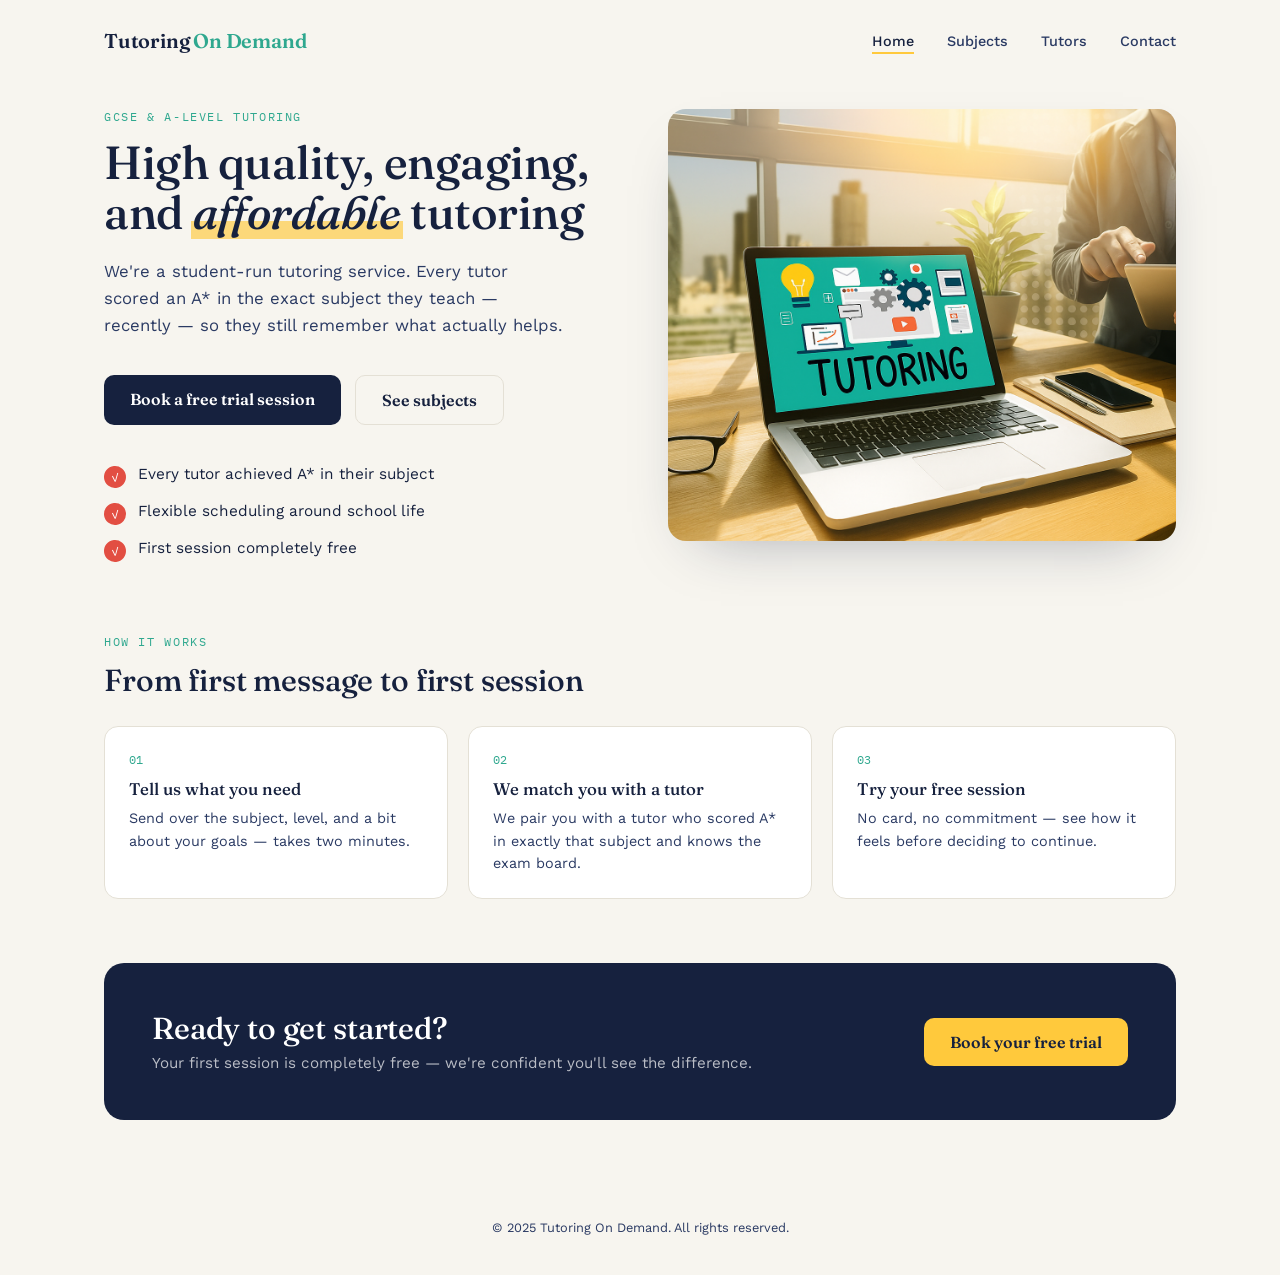
==== index.html @ 1c62593f "initial site upload" ====
<!DOCTYPE html>
<html lang="en">
<head>
<meta charset="UTF-8">
<meta name="viewport" content="width=device-width, initial-scale=1.0">
<title>Tutoring On Demand — GCSE & A-Level Tutoring</title>
<link rel="preconnect" href="https://fonts.googleapis.com">
<link rel="preconnect" href="https://fonts.gstatic.com" crossorigin>
<link href="https://fonts.googleapis.com/css2?family=Fraunces:ital,opsz,wght@0,9..144,500;0,9..144,600;1,9..144,500&family=Work+Sans:wght@400;500;600&family=IBM+Plex+Mono:wght@500&display=swap" rel="stylesheet">
<link rel="stylesheet" href="styles.css">
<style>
  .hero-photo{
    aspect-ratio: 4/3.4;
    width: 100%;
    border-radius: 18px;
    background: var(--navy);
    object-fit: cover;
    box-shadow: 0 24px 60px -32px rgba(22,33,62,0.4);
  }

  .how-grid{
    display:grid;
    grid-template-columns: repeat(3, 1fr);
    gap: 20px;
    margin: 28px 0 0;
  }

  @media (max-width: 760px){
    .how-grid{ grid-template-columns: 1fr; }
  }

  .how-card{
    background: var(--white);
    border: 1px solid var(--paper-line);
    border-radius: 14px;
    padding: 24px;
  }

  .how-card .step-num{
    font-family:'IBM Plex Mono', monospace;
    font-size: 0.75rem;
    color: var(--teal);
    margin: 0 0 10px;
  }

  .how-card h3{
    font-family:'Fraunces', serif;
    font-weight: 500;
    font-size: 1.05rem;
    margin: 0 0 8px;
  }

  .how-card p{
    font-size: 0.9rem;
    color: var(--navy-soft);
    line-height: 1.55;
    margin: 0;
  }

  section.section{ margin-top: 72px; }
  section.section:first-of-type{ margin-top: 0; }
</style>
</head>
<body>

  <header class="site-header">
    <a href="index.html" class="brand">Tutoring <span>On Demand</span></a>
    <nav>
      <a href="index.html" class="current">Home</a>
      <a href="subjects.html">Subjects</a>
      <a href="tutors.html">Tutors</a>
      <a href="contact.html">Contact</a>
    </nav>
  </header>

  <main class="wrap">

    <section class="wrap split" style="padding:0; margin-bottom:0;">
      <div>
        <p class="eyebrow">GCSE & A-Level tutoring</p>
        <h1>High quality, engaging, and <em class="mark">affordable</em> tutoring</h1>
        <p class="lede">We're a student-run tutoring service. Every tutor scored an A* in the exact subject they teach — recently — so they still remember what actually helps.</p>
        <div style="display:flex; gap:14px; flex-wrap:wrap; margin-bottom: 40px;">
          <a href="contact.html" class="btn">Book a free trial session</a>
          <a href="subjects.html" class="btn secondary">See subjects</a>
        </div>
        <ul class="trust-list" style="margin-bottom:0;">
          <li><span class="tick">✓</span> Every tutor achieved A* in their subject</li>
          <li><span class="tick">✓</span> Flexible scheduling around school life</li>
          <li><span class="tick">✓</span> First session completely free</li>
        </ul>
      </div>
      <img class="hero-photo" src="tutoring_image.png" alt="A tutor working through a problem with a student">
    </section>

    <section class="section">
      <p class="eyebrow">How it works</p>
      <h2>From first message to first session</h2>
      <div class="how-grid">
        <div class="how-card">
          <p class="step-num">01</p>
          <h3>Tell us what you need</h3>
          <p>Send over the subject, level, and a bit about your goals — takes two minutes.</p>
        </div>
        <div class="how-card">
          <p class="step-num">02</p>
          <h3>We match you with a tutor</h3>
          <p>We pair you with a tutor who scored A* in exactly that subject and knows the exam board.</p>
        </div>
        <div class="how-card">
          <p class="step-num">03</p>
          <h3>Try your free session</h3>
          <p>No card, no commitment — see how it feels before deciding to continue.</p>
        </div>
      </div>
    </section>

    <div class="cta-band">
      <div>
        <h2>Ready to get started?</h2>
        <p>Your first session is completely free — we're confident you'll see the difference.</p>
      </div>
      <a href="contact.html" class="btn" style="background: var(--marker); color: var(--navy);">Book your free trial</a>
    </div>

  </main>

  <footer>&copy; 2025 Tutoring On Demand. All rights reserved.</footer>

</body>
</html>
---- styles.css ----
/* ========================================================
   Tutoring On Demand — shared site styles
   Used by: index.html, subjects.html, tutors.html, contact.html
   ======================================================== */

:root{
  --navy: #16213E;
  --navy-soft: #2A3A63;
  --paper: #F7F5EF;
  --paper-line: #E4E0D5;
  --teal: #2FA88F;
  --marker: #FFC93C;
  --ink-red: #E24E42;
  --white: #FFFFFF;
}

*{ box-sizing: border-box; }

body{
  margin:0;
  background: var(--paper);
  color: var(--navy);
  font-family: 'Work Sans', sans-serif;
  -webkit-font-smoothing: antialiased;
}

a{ color: inherit; }

img{ max-width: 100%; display:block; }

/* ---------- Header / nav ---------- */

.site-header{
  max-width: 1120px;
  margin: 0 auto;
  padding: 28px 24px 0;
  display:flex;
  align-items:center;
  justify-content: space-between;
}

.brand{
  font-family: 'Fraunces', serif;
  font-weight: 600;
  font-size: 1.25rem;
  letter-spacing: -0.01em;
  text-decoration: none;
}

.brand span{ color: var(--teal); }

nav a{
  text-decoration:none;
  font-size: 0.9rem;
  font-weight: 500;
  margin-left: 28px;
  color: var(--navy-soft);
}

nav a.current{ color: var(--navy); border-bottom: 2px solid var(--marker); padding-bottom: 3px; }

@media (max-width: 560px){
  .site-header{ flex-direction: column; align-items:flex-start; gap: 14px; }
  nav a{ margin-left: 0; margin-right: 20px; }
}

/* ---------- Shared layout ---------- */

.wrap{
  max-width: 1120px;
  margin: 0 auto;
  padding: 56px 24px 100px;
}

.wrap.split{
  display:grid;
  grid-template-columns: 1fr 1fr;
  gap: 56px;
  align-items: start;
}

@media (max-width: 860px){
  .wrap.split{ grid-template-columns: 1fr; }
  .wrap{ padding-top: 32px; }
}

.eyebrow{
  font-family:'IBM Plex Mono', monospace;
  font-size: 0.72rem;
  text-transform: uppercase;
  letter-spacing: 0.14em;
  color: var(--teal);
  margin: 0 0 14px;
}

h1{
  font-family:'Fraunces', serif;
  font-weight: 500;
  font-size: clamp(2.1rem, 4vw, 2.9rem);
  line-height: 1.08;
  margin: 0 0 20px;
  letter-spacing: -0.01em;
}

h2{
  font-family:'Fraunces', serif;
  font-weight: 500;
  font-size: clamp(1.5rem, 2.6vw, 1.9rem);
  line-height: 1.15;
  margin: 0 0 16px;
  letter-spacing: -0.005em;
}

em{
  font-style: italic;
  font-weight: 500;
  position: relative;
  white-space: nowrap;
}

em.mark::after{
  content:"";
  position: absolute;
  left: -2px; right: -2px; bottom: 2px;
  height: 0.4em;
  background: var(--marker);
  z-index: -1;
  opacity: 0.65;
}

.lede{
  font-size: 1.05rem;
  line-height: 1.6;
  color: var(--navy-soft);
  max-width: 46ch;
  margin: 0 0 36px;
}

/* ---------- Trust list (ticks) ---------- */

.trust-list{
  list-style:none;
  padding:0;
  margin: 0 0 40px;
  display:flex;
  flex-direction: column;
  gap: 14px;
}

.trust-list li{
  display:flex;
  align-items:flex-start;
  gap: 12px;
  font-size: 0.96rem;
  color: var(--navy);
}

.tick{
  flex: none;
  width: 22px; height: 22px;
  border-radius: 50%;
  background: var(--ink-red);
  color: var(--white);
  display:flex; align-items:center; justify-content:center;
  font-family:'IBM Plex Mono', monospace;
  font-size: 0.75rem;
  margin-top: 1px;
  transform: rotate(-6deg);
}

/* ---------- Tags ---------- */

.subject-block{
  border-top: 1px solid var(--paper-line);
  padding-top: 28px;
}

.subject-block p.label{
  font-family:'IBM Plex Mono', monospace;
  font-size: 0.72rem;
  text-transform: uppercase;
  letter-spacing: 0.12em;
  color: var(--navy-soft);
  margin: 0 0 14px;
}

.tags{
  display:flex;
  flex-wrap: wrap;
  gap: 8px;
}

.tag{
  font-size: 0.82rem;
  padding: 6px 12px;
  border-radius: 999px;
  background: var(--white);
  border: 1px solid var(--paper-line);
  color: var(--navy-soft);
}

.tag.accent{
  background: rgba(47,168,143,0.12);
  border-color: rgba(47,168,143,0.35);
  color: var(--teal);
  font-weight: 500;
}

/* ---------- Card ---------- */

.card{
  background: var(--white);
  border: 1px solid var(--paper-line);
  border-radius: 18px;
  padding: 40px;
  box-shadow: 0 24px 60px -32px rgba(22,33,62,0.35);
}

@media (max-width: 480px){
  .card{ padding: 28px 22px; }
}

.card h2{ font-size: 1.4rem; margin: 0 0 6px; }

.card .sub{
  font-size: 0.9rem;
  color: var(--navy-soft);
  margin: 0 0 28px;
}

/* ---------- Buttons ---------- */

.btn{
  display:inline-block;
  font-family:'Fraunces', serif;
  font-weight: 600;
  font-size: 1rem;
  padding: 14px 26px;
  border-radius: 10px;
  border: none;
  background: var(--navy);
  color: var(--white);
  text-decoration: none;
  cursor: pointer;
  transition: background 0.15s ease, transform 0.1s ease;
}

.btn:hover{ background: var(--navy-soft); }
.btn:active{ transform: translateY(1px); }

.btn.secondary{
  background: transparent;
  color: var(--navy);
  border: 1.5px solid var(--paper-line);
}

.btn.secondary:hover{ border-color: var(--navy); background: var(--white); }

/* ---------- Forms (contact page) ---------- */

.field{ margin-bottom: 20px; }

.field label{
  display:block;
  font-family:'IBM Plex Mono', monospace;
  font-size: 0.7rem;
  text-transform: uppercase;
  letter-spacing: 0.1em;
  color: var(--navy-soft);
  margin-bottom: 8px;
}

.field-row{
  display:grid;
  grid-template-columns: 1fr 1fr;
  gap: 16px;
}

@media (max-width: 480px){
  .field-row{ grid-template-columns: 1fr; }
}

input, select, textarea{
  width: 100%;
  font-family: 'Work Sans', sans-serif;
  font-size: 0.96rem;
  padding: 12px 14px;
  border-radius: 9px;
  border: 1.5px solid var(--paper-line);
  background: var(--paper);
  color: var(--navy);
  transition: border-color 0.15s ease, background 0.15s ease;
}

textarea{ min-height: 96px; resize: vertical; }

input:focus, select:focus, textarea:focus{
  outline: none;
  border-color: var(--teal);
  background: var(--white);
}

input:focus-visible, select:focus-visible, textarea:focus-visible{
  outline: 2px solid var(--teal);
  outline-offset: 1px;
}

.field.valid label::after{
  content: " \2713";
  color: var(--ink-red);
}

fieldset{ border: none; padding: 0; margin: 0 0 24px; }

fieldset legend{
  font-family:'IBM Plex Mono', monospace;
  font-size: 0.7rem;
  text-transform: uppercase;
  letter-spacing: 0.1em;
  color: var(--navy-soft);
  margin-bottom: 10px;
  padding: 0;
}

.level-options{ display:flex; gap: 10px; }

.level-options label{
  flex:1;
  text-align:center;
  font-family: 'Work Sans', sans-serif;
  text-transform: none;
  letter-spacing: normal;
  font-size: 0.88rem;
  font-weight: 500;
  padding: 10px 8px;
  border-radius: 9px;
  border: 1.5px solid var(--paper-line);
  background: var(--paper);
  cursor: pointer;
  color: var(--navy-soft);
}

.level-options input{ position: absolute; opacity: 0; pointer-events: none; }
.level-options input:checked + span{ color: var(--navy); }
.level-options label:has(input:checked){
  border-color: var(--navy);
  background: var(--white);
  color: var(--navy);
  box-shadow: inset 0 0 0 1px var(--navy);
}

button.submit{
  width: 100%;
  font-family:'Fraunces', serif;
  font-weight: 600;
  font-size: 1.02rem;
  padding: 15px 18px;
  border-radius: 10px;
  border: none;
  background: var(--navy);
  color: var(--white);
  cursor: pointer;
  transition: background 0.15s ease, transform 0.1s ease;
  margin-top: 4px;
}

button.submit:hover{ background: var(--navy-soft); }
button.submit:active{ transform: translateY(1px); }
button.submit:disabled{ opacity: 0.6; cursor: default; }

.fineprint{
  font-size: 0.78rem;
  color: var(--navy-soft);
  text-align:center;
  margin-top: 14px;
}

.status-msg{
  display:none;
  margin-top: 18px;
  padding: 14px 16px;
  border-radius: 9px;
  font-size: 0.9rem;
  line-height: 1.5;
}

.status-msg.success{
  display:block;
  background: rgba(47,168,143,0.12);
  color: #1E7A67;
  border: 1px solid rgba(47,168,143,0.3);
}

.status-msg.error{
  display:block;
  background: rgba(226,78,66,0.1);
  color: #B23A2F;
  border: 1px solid rgba(226,78,66,0.3);
}

/* ---------- Subject grid (subjects page) ---------- */

.subject-grid{
  display:grid;
  grid-template-columns: repeat(2, 1fr);
  gap: 16px;
  margin: 32px 0 48px;
}

@media (max-width: 640px){
  .subject-grid{ grid-template-columns: 1fr; }
}

.subject-card{
  background: var(--white);
  border: 1px solid var(--paper-line);
  border-radius: 14px;
  padding: 22px 24px;
}

.subject-card .subject-eyebrow{
  font-family:'IBM Plex Mono', monospace;
  font-size: 0.68rem;
  text-transform: uppercase;
  letter-spacing: 0.12em;
  color: var(--teal);
  margin: 0 0 10px;
}

.subject-card h3{
  font-family:'Fraunces', serif;
  font-weight: 500;
  font-size: 1.15rem;
  margin: 0 0 12px;
}

.subject-card ul{
  list-style:none;
  padding:0;
  margin:0;
  display:flex;
  flex-wrap:wrap;
  gap: 8px;
}

.subject-card li{
  font-size: 0.82rem;
  padding: 5px 11px;
  border-radius: 999px;
  background: var(--paper);
  border: 1px solid var(--paper-line);
  color: var(--navy-soft);
}

/* ---------- Tutor cards (tutors page) ---------- */

.tutor-grid{
  display:grid;
  grid-template-columns: repeat(3, 1fr);
  gap: 24px;
  margin-top: 32px;
}

@media (max-width: 860px){
  .tutor-grid{ grid-template-columns: repeat(2, 1fr); }
}

@media (max-width: 600px){
  .tutor-grid{ grid-template-columns: 1fr; }
}

.tutor-card{
  background: var(--white);
  border: 1px solid var(--paper-line);
  border-radius: 16px;
  overflow: hidden;
  display:flex;
  flex-direction: column;
}

.tutor-photo{
  aspect-ratio: 4 / 3;
  width: 100%;
  background: var(--navy);
  display:flex;
  align-items:center;
  justify-content:center;
  color: rgba(255,255,255,0.5);
  font-family:'IBM Plex Mono', monospace;
  font-size: 0.75rem;
  text-align:center;
  padding: 16px;
  object-fit: cover;
}

.tutor-body{ padding: 20px 22px 24px; }

.tutor-body .subject-eyebrow{
  font-family:'IBM Plex Mono', monospace;
  font-size: 0.68rem;
  text-transform: uppercase;
  letter-spacing: 0.1em;
  color: var(--teal);
  margin: 0 0 8px;
}

.tutor-body h3{
  font-family:'Fraunces', serif;
  font-weight: 500;
  font-size: 1.2rem;
  margin: 0 0 4px;
}

.tutor-body .grade{
  font-size: 0.82rem;
  color: var(--navy-soft);
  margin: 0 0 12px;
}

.tutor-body p.bio{
  font-size: 0.9rem;
  line-height: 1.55;
  color: var(--navy-soft);
  margin: 0;
}

.empty-state{
  text-align:center;
  padding: 48px 24px;
  background: var(--white);
  border: 1.5px dashed var(--paper-line);
  border-radius: 16px;
  color: var(--navy-soft);
}

.empty-state p{ margin: 0 0 18px; font-size: 0.95rem; }

/* ---------- CTA band ---------- */

.cta-band{
  margin-top: 64px;
  background: var(--navy);
  border-radius: 20px;
  padding: 48px;
  display:flex;
  align-items:center;
  justify-content: space-between;
  gap: 24px;
  flex-wrap: wrap;
}

.cta-band h2{ color: var(--white); margin:0; }
.cta-band p{ color: rgba(255,255,255,0.7); margin: 8px 0 0; font-size: 0.95rem; }

/* ---------- Footer ---------- */

footer{
  max-width: 1120px;
  margin: 0 auto;
  padding: 0 24px 40px;
  font-size: 0.8rem;
  color: var(--navy-soft);
  text-align:center;
}

@media (prefers-reduced-motion: reduce){
  *{ transition: none !important; }
}
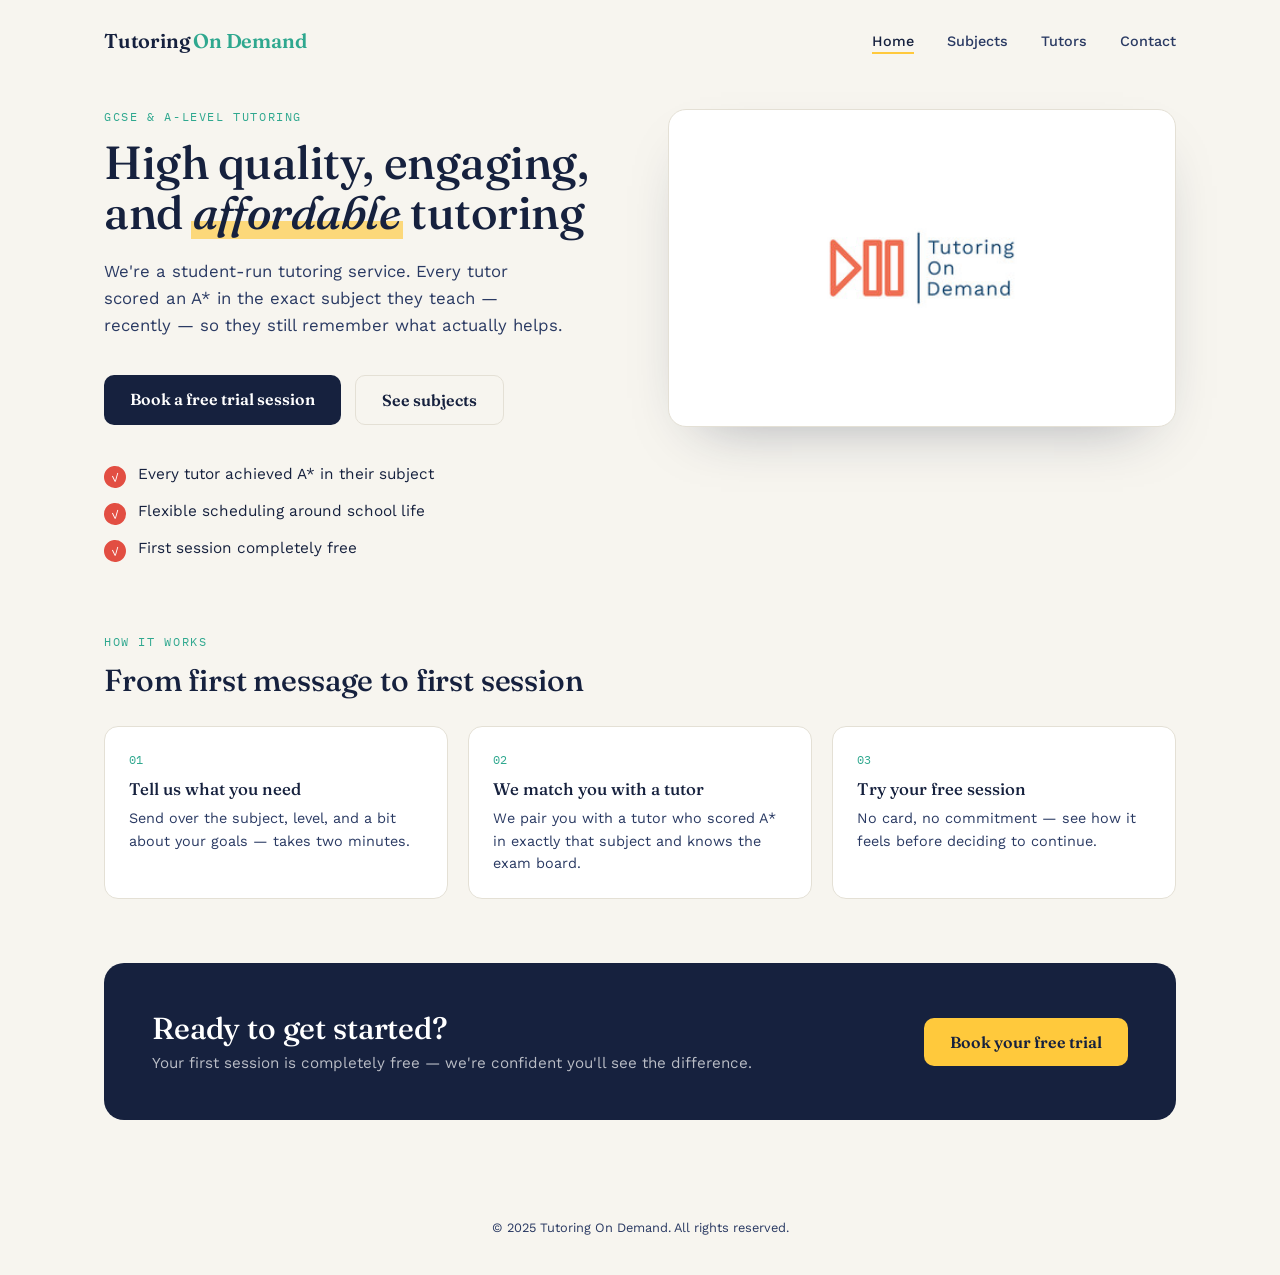
==== commit ab020000: "Add files via upload" ====
--- a/index.html
+++ b/index.html
@@ -9,13 +9,25 @@
 <link href="https://fonts.googleapis.com/css2?family=Fraunces:ital,opsz,wght@0,9..144,500;0,9..144,600;1,9..144,500&family=Work+Sans:wght@400;500;600&family=IBM+Plex+Mono:wght@500&display=swap" rel="stylesheet">
 <link rel="stylesheet" href="styles.css">
 <style>
-  .hero-photo{
-    aspect-ratio: 4/3.4;
+  .hero-logo-wrap{
+    display:flex;
+    align-items:center;
+    justify-content:center;
+    background: var(--white);
+    border: 1px solid var(--paper-line);
+    border-radius: 18px;
+    box-shadow: 0 24px 60px -32px rgba(22,33,62,0.4);
+    padding: 48px;
+    min-height: 260px;
+  }
+
+  .hero-logo-wrap img{
     width: 100%;
-    border-radius: 18px;
-    background: var(--navy);
-    object-fit: cover;
-    box-shadow: 0 24px 60px -32px rgba(22,33,62,0.4);
+    max-width: 220px;
+  }
+
+  @media (max-width: 860px){
+    .hero-logo-wrap{ padding: 36px; min-height: 0; }
   }
 
   .how-grid{
@@ -90,7 +102,9 @@
           <li><span class="tick">✓</span> First session completely free</li>
         </ul>
       </div>
-      <img class="hero-photo" src="tutoring_image.png" alt="A tutor working through a problem with a student">
+      <div class="hero-logo-wrap">
+        <img src="Logo.jpeg" alt="Tutoring On Demand logo">
+      </div>
     </section>
 
     <section class="section">
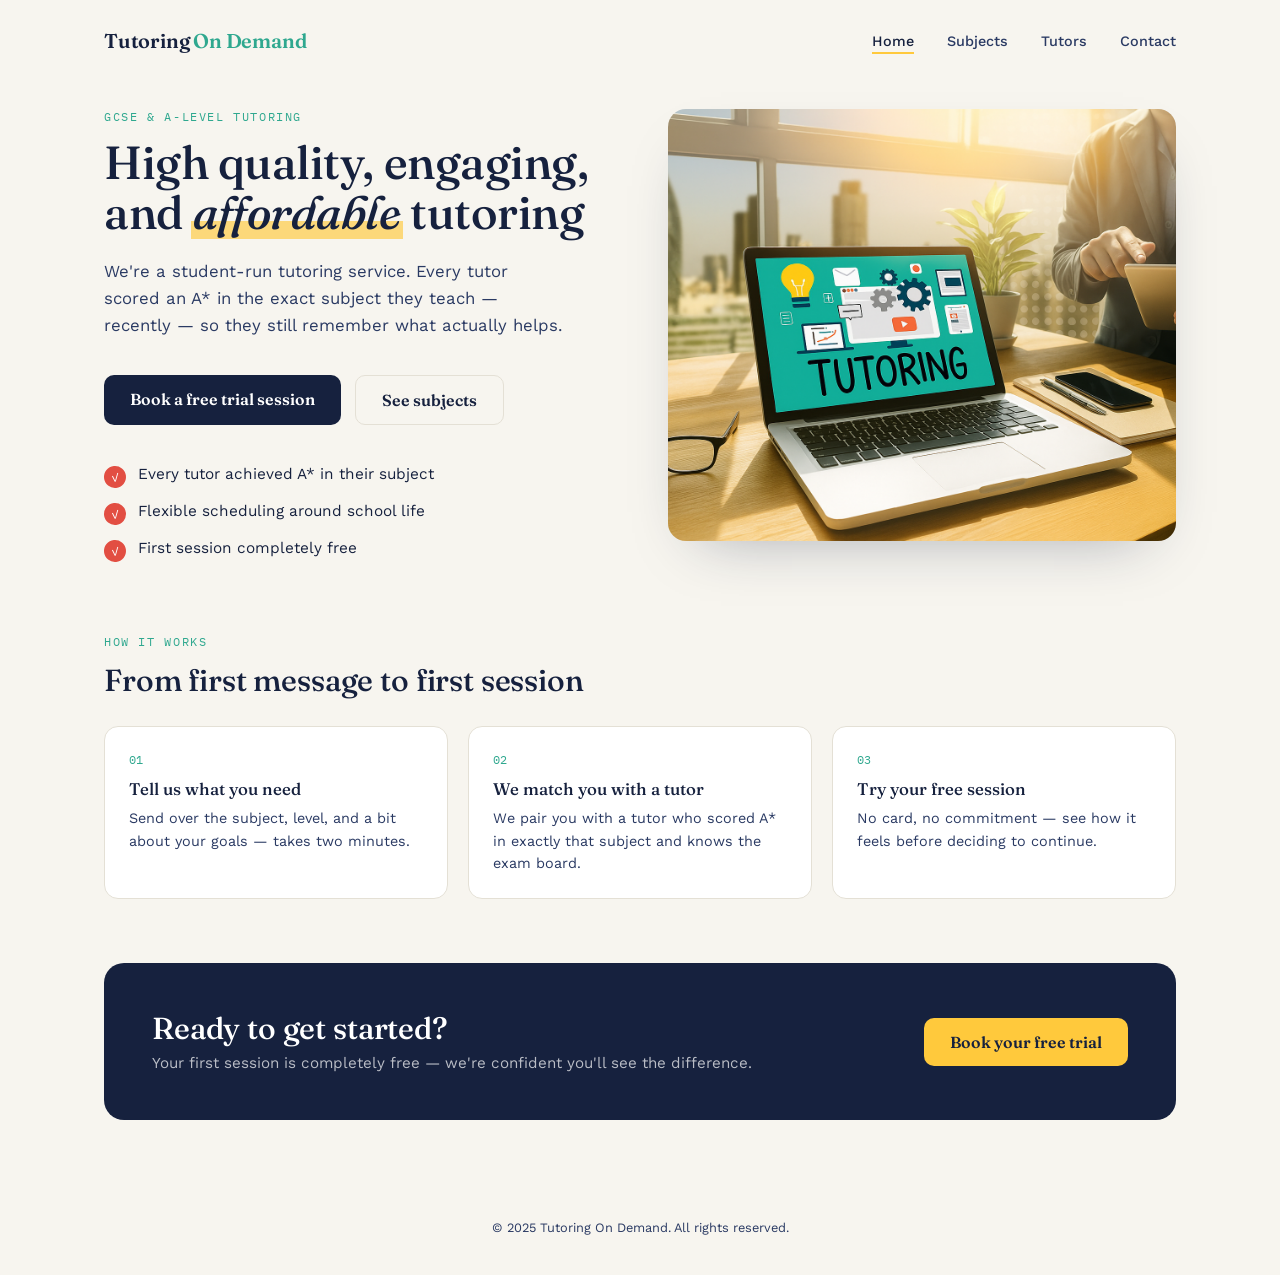
==== commit f3d14049: "Add files via upload" ====
--- a/index.html
+++ b/index.html
@@ -9,25 +9,13 @@
 <link href="https://fonts.googleapis.com/css2?family=Fraunces:ital,opsz,wght@0,9..144,500;0,9..144,600;1,9..144,500&family=Work+Sans:wght@400;500;600&family=IBM+Plex+Mono:wght@500&display=swap" rel="stylesheet">
 <link rel="stylesheet" href="styles.css">
 <style>
-  .hero-logo-wrap{
-    display:flex;
-    align-items:center;
-    justify-content:center;
-    background: var(--white);
-    border: 1px solid var(--paper-line);
+  .hero-photo{
+    aspect-ratio: 4/3.4;
+    width: 100%;
     border-radius: 18px;
+    background: var(--navy);
+    object-fit: cover;
     box-shadow: 0 24px 60px -32px rgba(22,33,62,0.4);
-    padding: 48px;
-    min-height: 260px;
-  }
-
-  .hero-logo-wrap img{
-    width: 100%;
-    max-width: 220px;
-  }
-
-  @media (max-width: 860px){
-    .hero-logo-wrap{ padding: 36px; min-height: 0; }
   }
 
   .how-grid{
@@ -102,9 +90,7 @@
           <li><span class="tick">✓</span> First session completely free</li>
         </ul>
       </div>
-      <div class="hero-logo-wrap">
-        <img src="Logo.jpeg" alt="Tutoring On Demand logo">
-      </div>
+      <img class="hero-photo" src="tutoring_image.png" alt="A tutor working through a problem with a student">
     </section>
 
     <section class="section">
